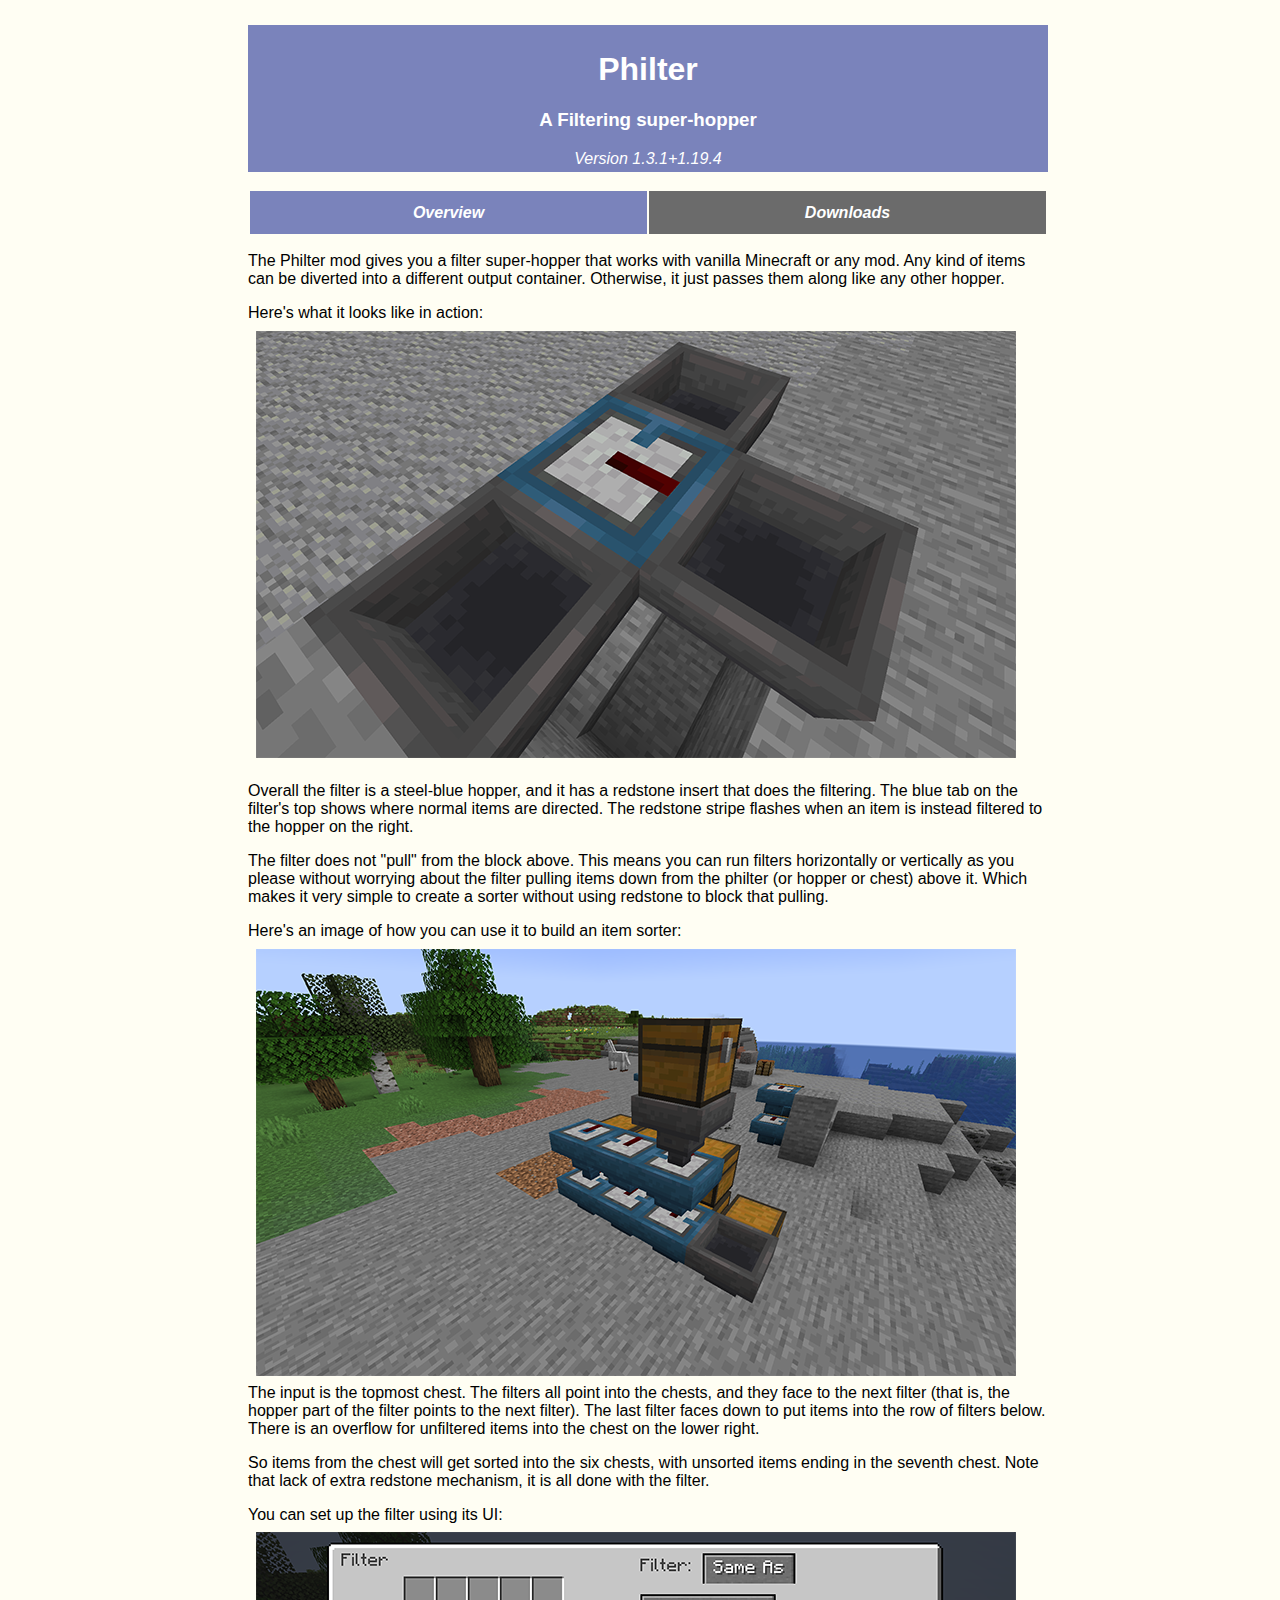
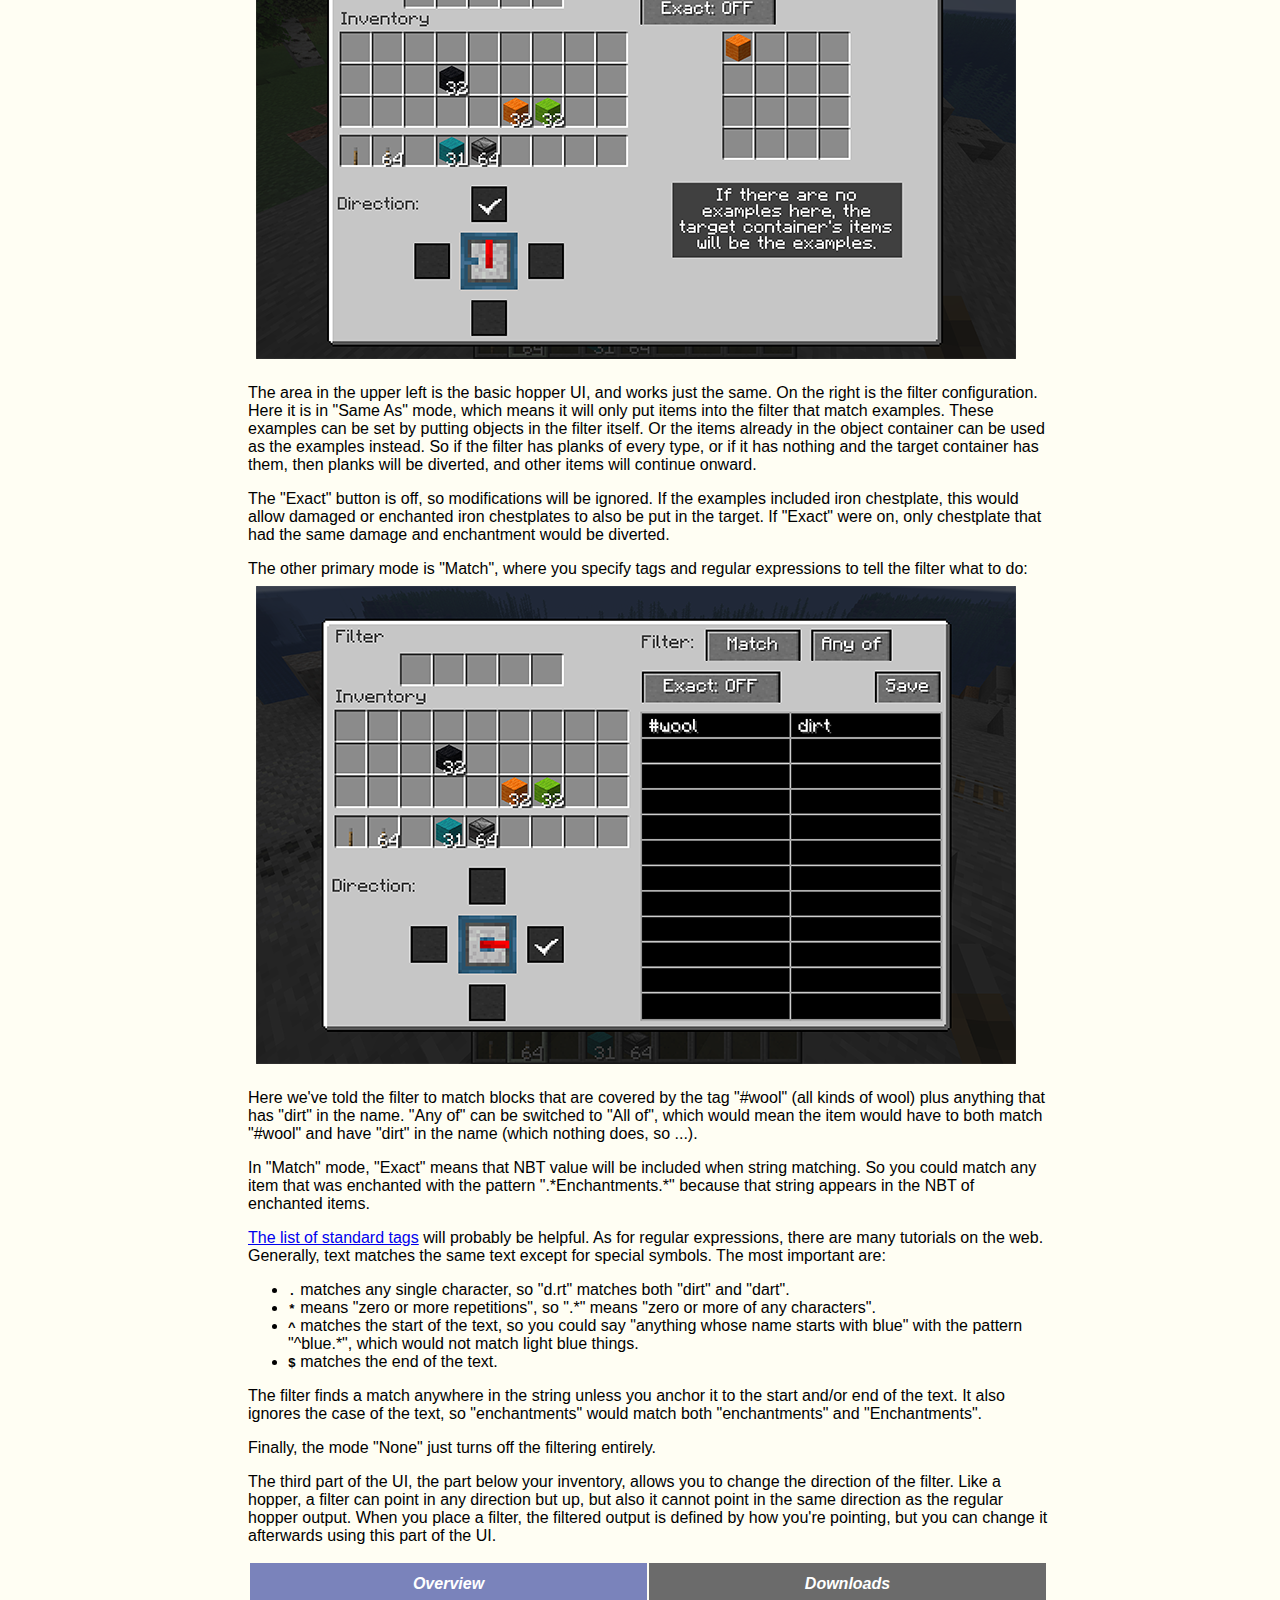
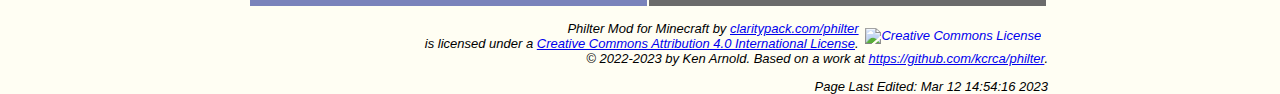
==== site/index.html @ eb6f7af9 "1.3.1+1.19.4" ====
<html lang="en">

<head>
    <meta charset="utf-8">
    <title>Philter filtering mod</title>
    <link rel="stylesheet" type="text/css" href="style.css">
    <meta name="description"
          content="Philter's filter gives you a super hopper that will filter certain items to a different place"/>
    <meta name="keywords" content="philter, filter">
    <meta name="keywords" content="minecraft, game, mod, fiber">
</head>

<!-- version: 1.3.1+1.19.4 -->

<body>
<div class="outer">

    <div class="heading">
        <h1>Philter</h1>
        <h3>A Filtering super-hopper</h3>
        <i>Version 1.3.1+1.19.4</i>
    </div>

    <div class="menu">
        <table summary="Site links">
            <tr>
                <td class="tablinks Overview" onclick="openTab(event, 'Overview')">Overview</td>
                <td class="tablinks Downloads" onclick="openTab(event, 'Downloads')">Downloads</td>
            </tr>
        </table>
    </div>

    <div id="Overview" class="tabcontent">
        <p>
            The Philter mod gives you a filter super-hopper that works with vanilla Minecraft or any mod.
            Any kind of items can be diverted into a different
            output container. Otherwise, it just passes them along like any other hopper.

        <p>
            Here's what it looks like in action:
            <img src="visual.png" alt="a filter in place">

        <p>
	    Overall the filter is a steel-blue hopper, and it has a redstone insert that does the filtering. The blue
	    tab on the filter's top shows where normal items are directed. The redstone stripe flashes when an item is
	    instead filtered to the hopper on the right.

        <p>
	    The filter does not "pull" from the block above. This means you can run filters horizontally or vertically
	    as you please without worrying about the filter pulling items down from the philter (or hopper or chest)
	    above it.  Which makes it very simple to create a sorter without using redstone to block that pulling.

        <p>
	    Here's an image of how you can use it to build an item sorter:

            <img src="sorter.png" alt="a filter in place">

	    The input is the topmost chest. The filters
	    all point into the chests, and they face to the next filter (that is, the hopper part of the filter points
	    to the next filter). The last filter faces down to put items into the row of filters below. There is an
	    overflow for unfiltered items into the chest on the lower right.

        <p>
	    So items from the chest will get sorted into the six chests, with unsorted items ending in the seventh chest.
	    Note that lack of extra redstone mechanism, it is all done with the filter.

	<p>


        <p>
            You can set up the filter using its UI:
            <img src="same_as.png" alt="filter UI in 'Only Same' mode">

        <p>
            The area in the upper left is the basic hopper UI, and works just the same. On the right is
            the filter
            configuration. Here it is in "Same As" mode, which means it will only put items into the
            filter that match examples. These examples can be set by putting objects in the filter itself.
            Or the items already in the object container can be used as the examples instead.
            So if the filter has planks of every type, or if it has nothing and the target container has them,
            then planks will be diverted, and other items will continue onward.

        <p>
            The "Exact" button is off, so modifications will be ignored. If the examples included iron
            chestplate, this would allow
            damaged or enchanted iron chestplates to also be put in the target. If "Exact" were on, only
            chestplate that had
            the same damage and enchantment would be diverted.

        <p>
            The other primary mode is "Match", where you specify tags and regular expressions to tell the
            filter what to do:
            <img src="matches_mode.png" alt="filter UI in 'Only Same' mode">

        <p>
            Here we've told the filter to match blocks that are covered by the tag "#wool" (all kinds of
            wool) plus anything
            that has "dirt" in the name. "Any of" can be switched to "All of", which would mean the item
            would have to both
            match "#wool" and have "dirt" in the name (which nothing does, so ...).

        <p>
            In "Match" mode, "Exact" means that NBT value will be included when string matching. So you
            could match any item
            that was enchanted with the pattern ".*Enchantments.*" because that string appears in the NBT
            of enchanted items.

        <p><a href="https://minecraft.fandom.com/wiki/Tag?so=search#Java_Edition_2">The list of standard
            tags</a> will probably be helpful.
            As for regular expressions, there are many tutorials on the web. Generally, text matches the
            same text except for special symbols.
            The most important are:
        <ul>
            <li><b><code>.</code></b> matches any single character, so "d.rt" matches both "dirt" and
                "dart".
            <li><b><code>*</code></b> means "zero or more repetitions", so ".*" means "zero or more of any
                characters".
            <li><b><code>^</code></b> matches the start of the text, so you could say "anything whose name
                starts with blue" with the pattern "^blue.*", which would not match light blue things.
            <li><b><code>$</code></b> matches the end of the text.
        </ul>

        The filter finds a match anywhere in the string unless you anchor it to the start and/or end of
        the text. It also ignores
        the case of the text, so "enchantments" would match both "enchantments" and "Enchantments".

        <p>
            Finally, the mode "None" just turns off the filtering entirely.

        <p>
            The third part of the UI, the part below your inventory, allows you to change the direction of
            the filter. Like
            a hopper, a filter can point in any direction but up, but also it cannot point in the same
            direction as the regular
            hopper output. When you place a filter, the filtered output is defined by how you're pointing,
            but you can change
            it afterwards using this part of the UI.

    </div>

    <div id="Downloads" class="tabcontent">
        <p>
        <div class="menu">
            <table class="downloads" summary="downloads">
                <tr>
                    <td onclick="window.location='philter-1.3.1+1.19.4.jar'">
                        <div>
                            <img src="logo_128.png" alt="philter"/> Download Philter
                        </div>
                    </td>
                </tr>
            </table>
        </div>
    </div>

    <div class="menu">
        <table summary="Site links">
            <tr>
                <td class="tablinks Overview" onclick="openTab(event, 'Overview')">Overview</td>
                <td class="tablinks Downloads" onclick="openTab(event, 'Downloads')">Downloads</td>
            </tr>
        </table>
    </div>

    <!--CopyrightBegin -->
<p class="license"><a rel="license" href="http://creativecommons.org/licenses/by/4.0/">
    <img align="right"
         alt="Creative Commons License"
         style="border-width:0"
         src="https://i.creativecommons.org/l/by/4.0/88x31.png"/></a>
    <span
        property="dct:title">Philter Mod for Minecraft</span> by <a
        href="claritypack.com/philter" property="cc:attributionName"
        rel="cc:attributionURL">claritypack.com/philter</a>
    <br>is licensed under a <a rel="license"
                               href="http://creativecommons.org/licenses/by/4.0/">Creative
        Commons Attribution 4.0 International License</a>.
    <br>© 2022-2023 by Ken Arnold. Based on a work at <a
        href="https://github.com/kcrca/philter" rel="dct:source">https://github.com/kcrca/philter</a>.
        <!--CopyrightEnd-->
    <p class="timestamp">Page Last Edited: Mar 12 14:54:16 2023

</div>

<script>

function openTab(evt, tabName) {
    var i, tabcontent, tablinks;
    tabcontent = document.getElementsByClassName("tabcontent");
    for (i = 0; i < tabcontent.length; i++) {
        tabcontent[i].style.display = "none";
    }
    tablinks = document.getElementsByClassName("tablinks");
    for (i = 0; i < tablinks.length; i++) {
        tablinks[i].className = tablinks[i].className.replace(" active", "");
    }

    document.getElementById(tabName).style.display = "block";
    activeButtons = document.getElementsByClassName(tabName);
    for (i = 0; i < activeButtons.length; i++) {
        activeButtons[i].className += " active";
    }
}

tab_name = location.hash.substring(1);
if (!tab_name) {
    tab_name = "Overview";
}

document.addEventListener("DOMContentLoaded", function(event) { 
    openTab(null, tab_name);
});

</script>
</body>

</html>
---- site/style.css ----
html, body {
  width: 100%;
  height: 100%;
  margin: 0.5em;
}
body {
  background-color: rgb(255, 254, 243);
  font-family: sans-serif;
  margin: auto;
}
h1, h2, h3 {
    text-align: center;
}
.outer {
    width: 50em;
    margin: auto;
}
img {
    margin: 1ex;
}
.example {
    width: auto;
    margin: 4ex 0 0 0;
}
.example img {
    margin: 1ex 0;
}

figcaption {
    background-color: rgb(41,41,41);
    color: white;
    padding: 0.5ex 1em;
}

.heading {
    text-align: center;
    background-color: rgb(122, 131, 187);
    color: white;
    margin: 2ex 0;
    padding: 0.5ex 3em;
}

.menu table {
    width: 100%;
    table-layout: fixed;
}

.menu td {
    padding: 1.5ex;
    background-color: rgb(107, 107, 107);
    text-align: center;
    vertical-align: middle;
    font-style: italic;
    font-weight: bold;
    color: white;
}

.menu td:hover, .menu td.active {
    background-color: rgb(122, 131, 187);
}

.menu td:hover {
    cursor: pointer;
}

.tabcontent {
    display: none;
}

.downloads td {
    text-align: left;
}

.downloads div {
    display: flex;
    align-items:center;
}

.downloads img {
    vertical-align: middle;
    float: left;
}

.timestamp, .license {
    text-align: right;
    font-style: italic;
    font-size: small;
}

.paintings img {
    border: 1px solid rgb(169,169,169);
}
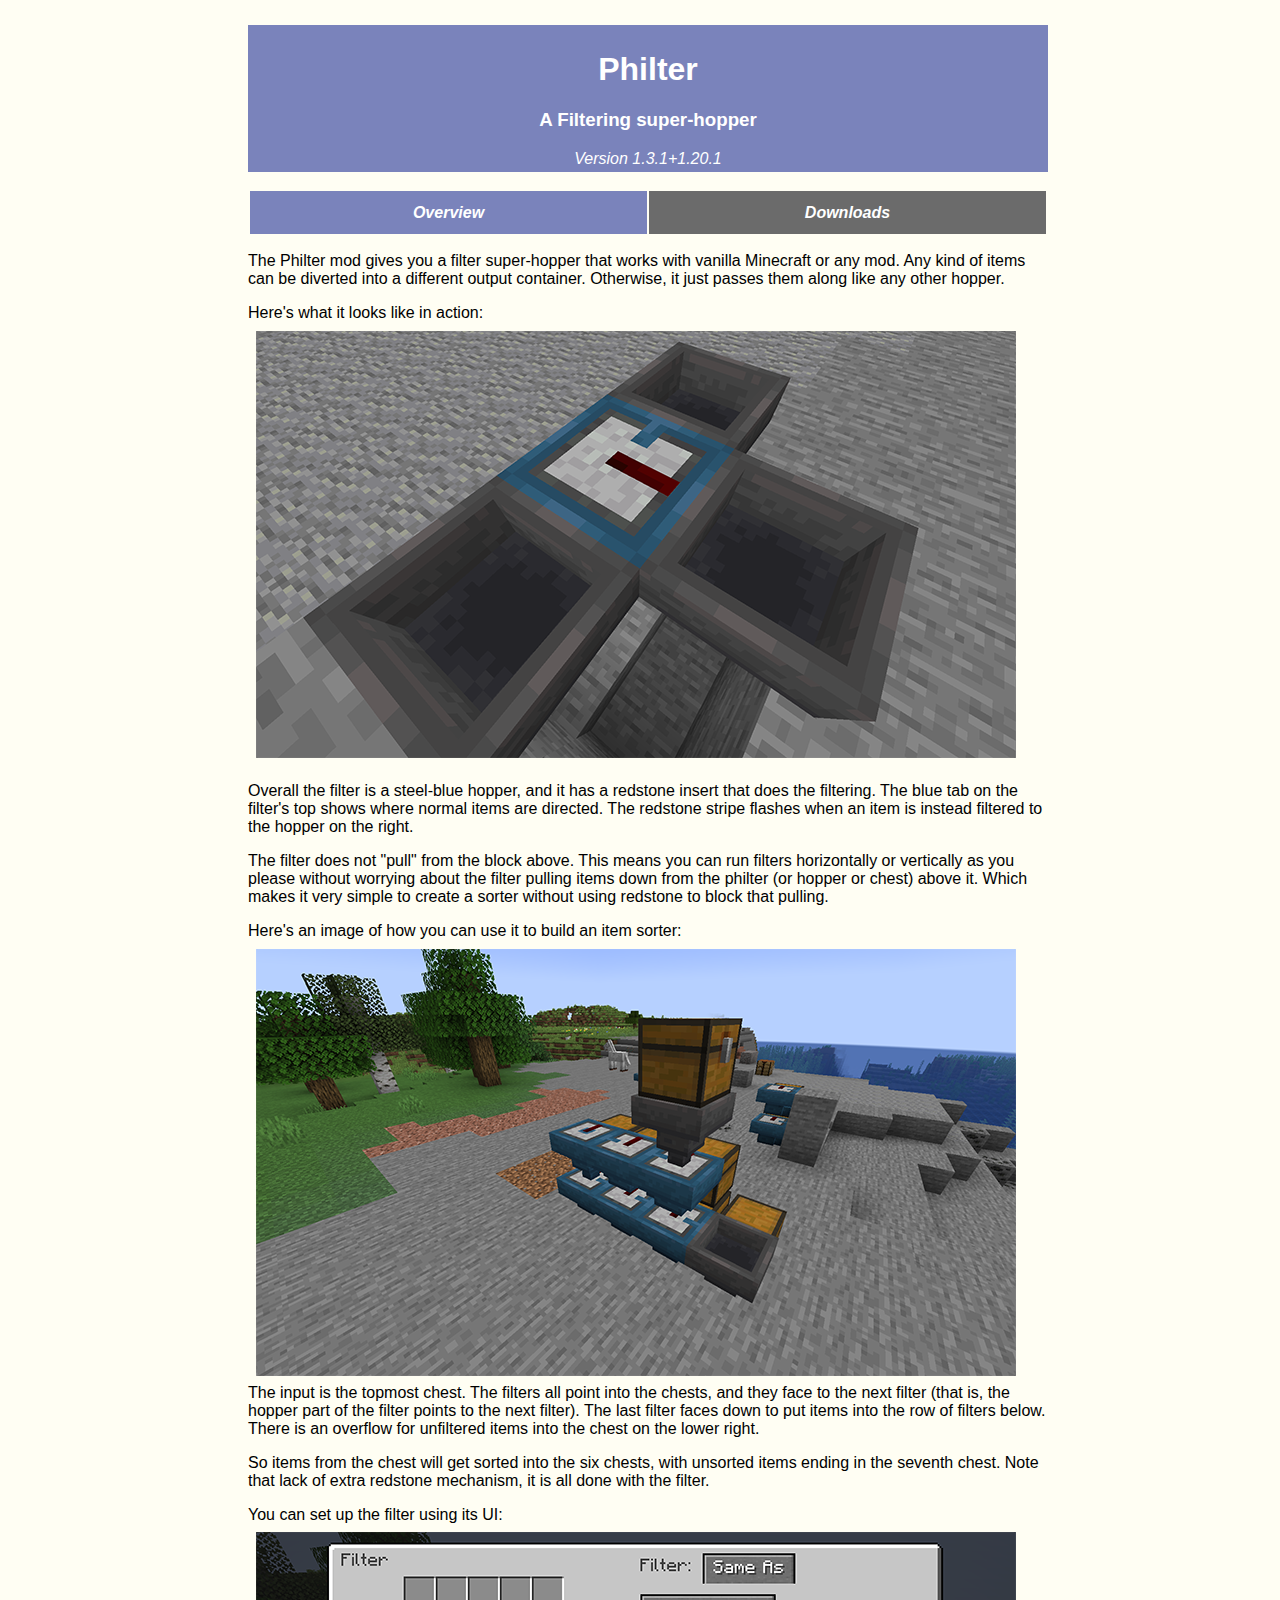
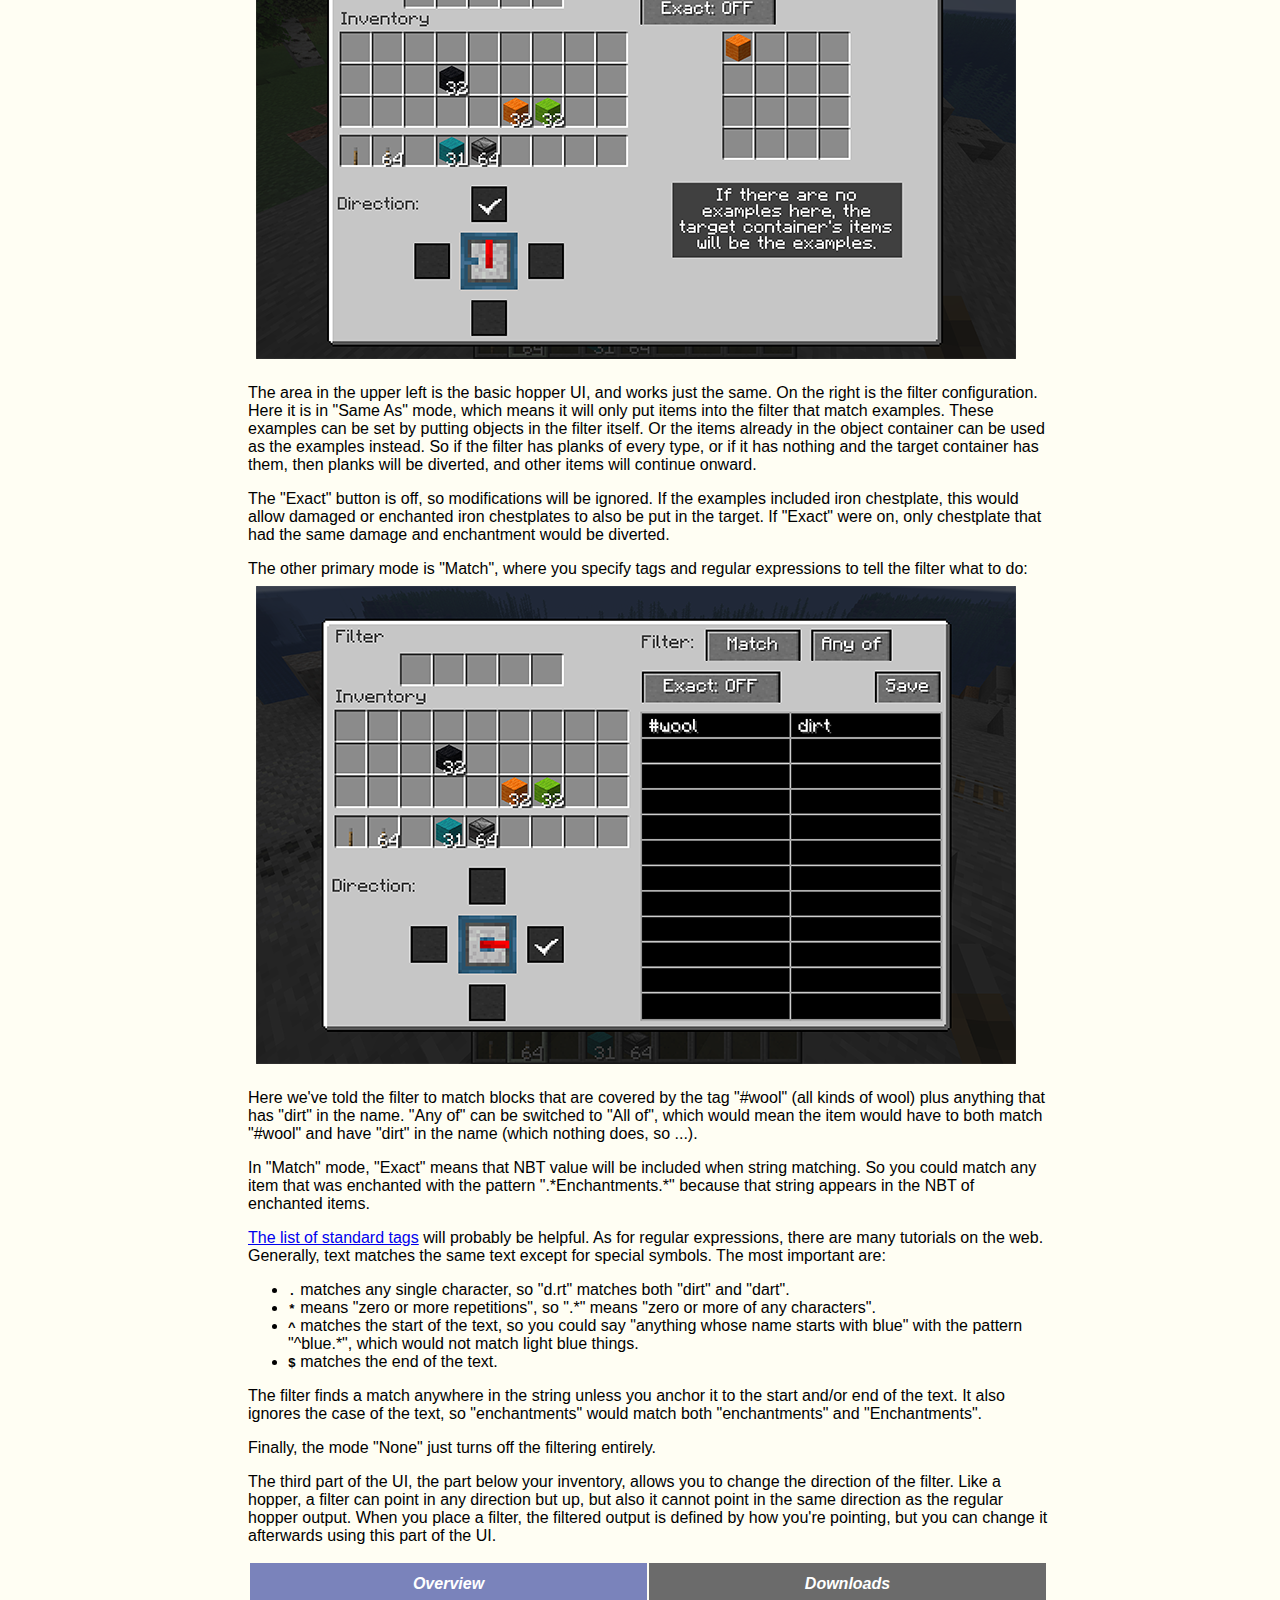
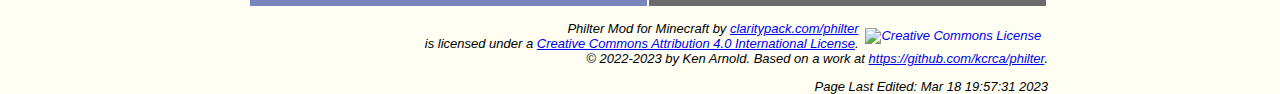
==== commit 0d6e167a: "update index.html" ====
--- a/site/index.html
+++ b/site/index.html
@@ -10,7 +10,7 @@
     <meta name="keywords" content="minecraft, game, mod, fiber">
 </head>
 
-<!-- version: 1.3.1+1.19.4 -->
+<!-- version: 1.3.1+1.20.1 -->
 
 <body>
 <div class="outer">
@@ -18,7 +18,7 @@
     <div class="heading">
         <h1>Philter</h1>
         <h3>A Filtering super-hopper</h3>
-        <i>Version 1.3.1+1.19.4</i>
+        <i>Version 1.3.1+1.20.1</i>
     </div>
 
     <div class="menu">
@@ -143,9 +143,16 @@
         <div class="menu">
             <table class="downloads" summary="downloads">
                 <tr>
-                    <td onclick="window.location='philter-1.3.1+1.19.4.jar'">
+                    <td onclick="window.location='philter-1.3.1+1.20.1.jar'">
                         <div>
-                            <img src="logo_128.png" alt="philter"/> Download Philter
+                            <img src="logo_128.png" alt="philter"/> Download Philter 1.3.1 (1.19.4)
+                        </div>
+                    </td>
+                </tr>
+                <tr>
+                    <td onclick="window.location='philter-1.3.1'">
+                        <div>
+                            <img src="logo_128.png" alt="philter"/> Download Philter 1.3.1 (1.19.3)
                         </div>
                     </td>
                 </tr>
@@ -178,7 +185,7 @@
     <br>© 2022-2023 by Ken Arnold. Based on a work at <a
         href="https://github.com/kcrca/philter" rel="dct:source">https://github.com/kcrca/philter</a>.
         <!--CopyrightEnd-->
-    <p class="timestamp">Page Last Edited: Mar 12 14:54:16 2023
+    <p class="timestamp">Page Last Edited: Mar 18 19:57:31 2023
 
 </div>
 
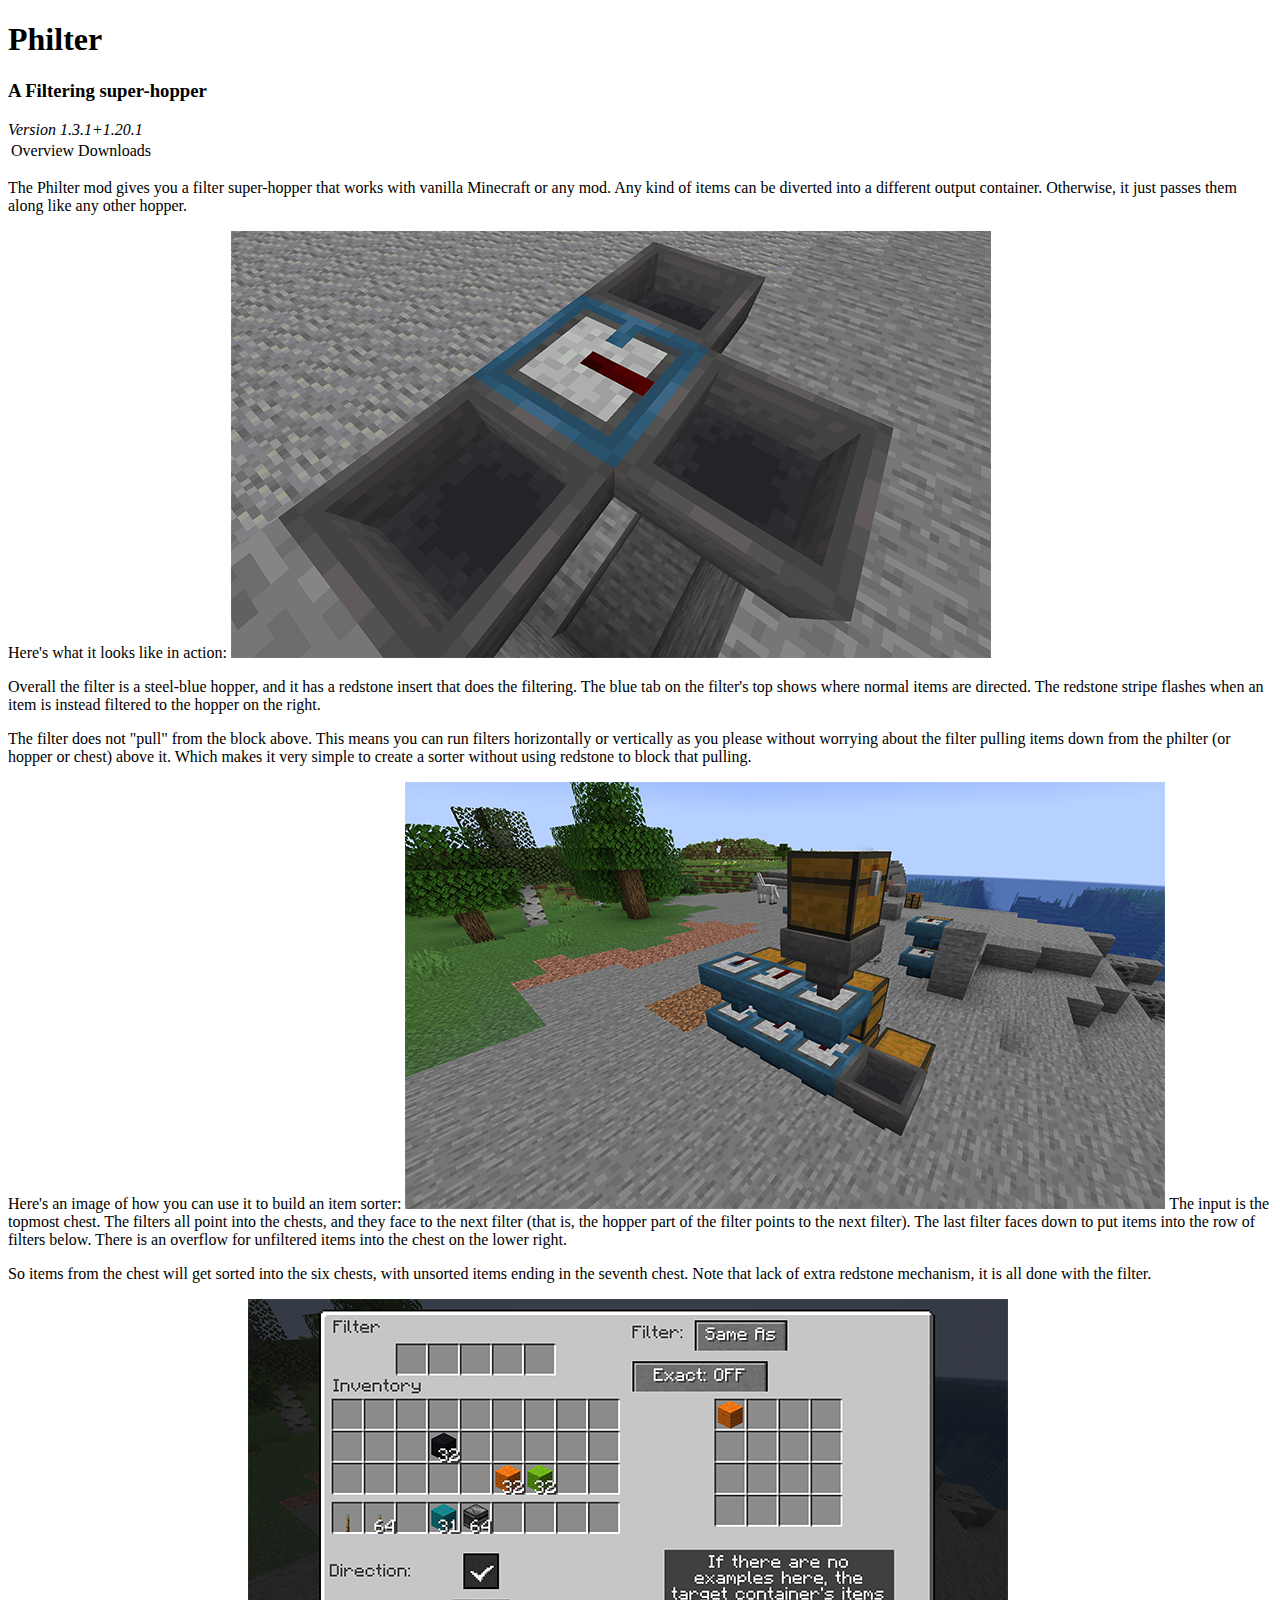
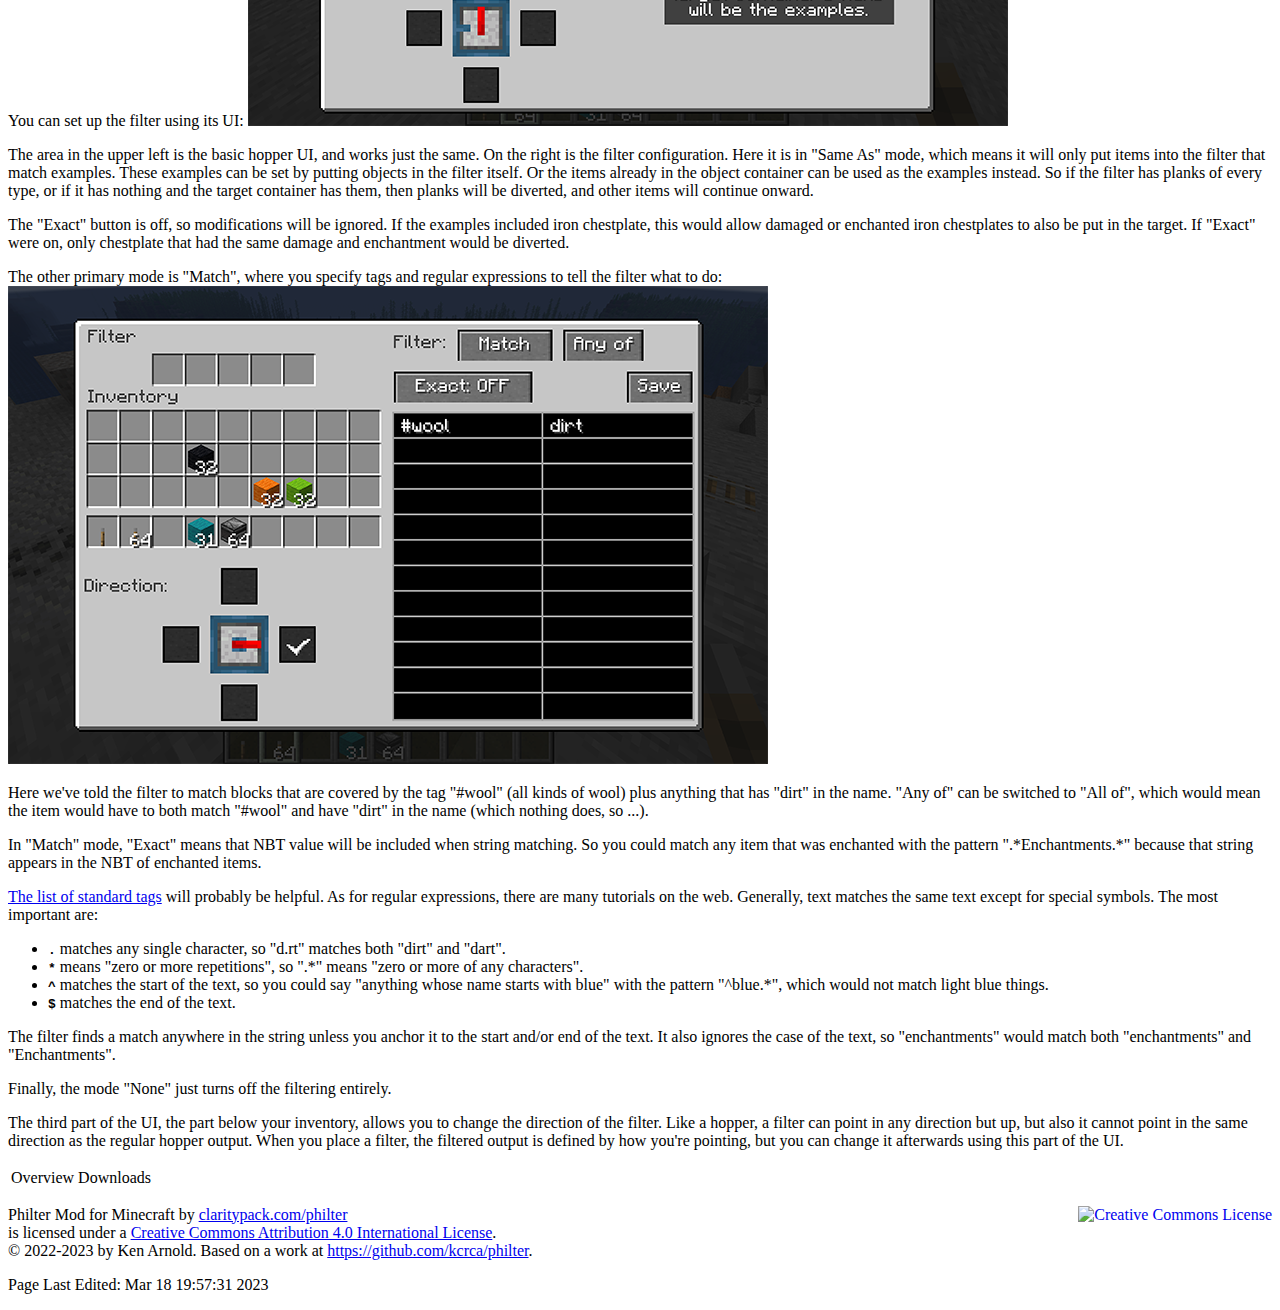
==== commit dda8f4a1: "many html fixes" ====
--- a/site/index.html
+++ b/site/index.html
@@ -1,9 +1,10 @@
+<!DOCTYPE html>
 <html lang="en">
 
 <head>
     <meta charset="utf-8">
     <title>Philter filtering mod</title>
-    <link rel="stylesheet" type="text/css" href="style.css">
+    <link rel="stylesheet" type="text/css" href="../style.css">
     <meta name="description"
           content="Philter's filter gives you a super hopper that will filter certain items to a different place"/>
     <meta name="keywords" content="philter, filter">
@@ -22,7 +23,7 @@
     </div>
 
     <div class="menu">
-        <table summary="Site links">
+        <table role="presentation">
             <tr>
                 <td class="tablinks Overview" onclick="openTab(event, 'Overview')">Overview</td>
                 <td class="tablinks Downloads" onclick="openTab(event, 'Downloads')">Downloads</td>
@@ -141,7 +142,7 @@
     <div id="Downloads" class="tabcontent">
         <p>
         <div class="menu">
-            <table class="downloads" summary="downloads">
+            <table class="downloads" role="presentation">
                 <tr>
                     <td onclick="window.location='philter-1.3.1+1.20.1.jar'">
                         <div>
@@ -161,7 +162,7 @@
     </div>
 
     <div class="menu">
-        <table summary="Site links">
+        <table role="presentation">
             <tr>
                 <td class="tablinks Overview" onclick="openTab(event, 'Overview')">Overview</td>
                 <td class="tablinks Downloads" onclick="openTab(event, 'Downloads')">Downloads</td>
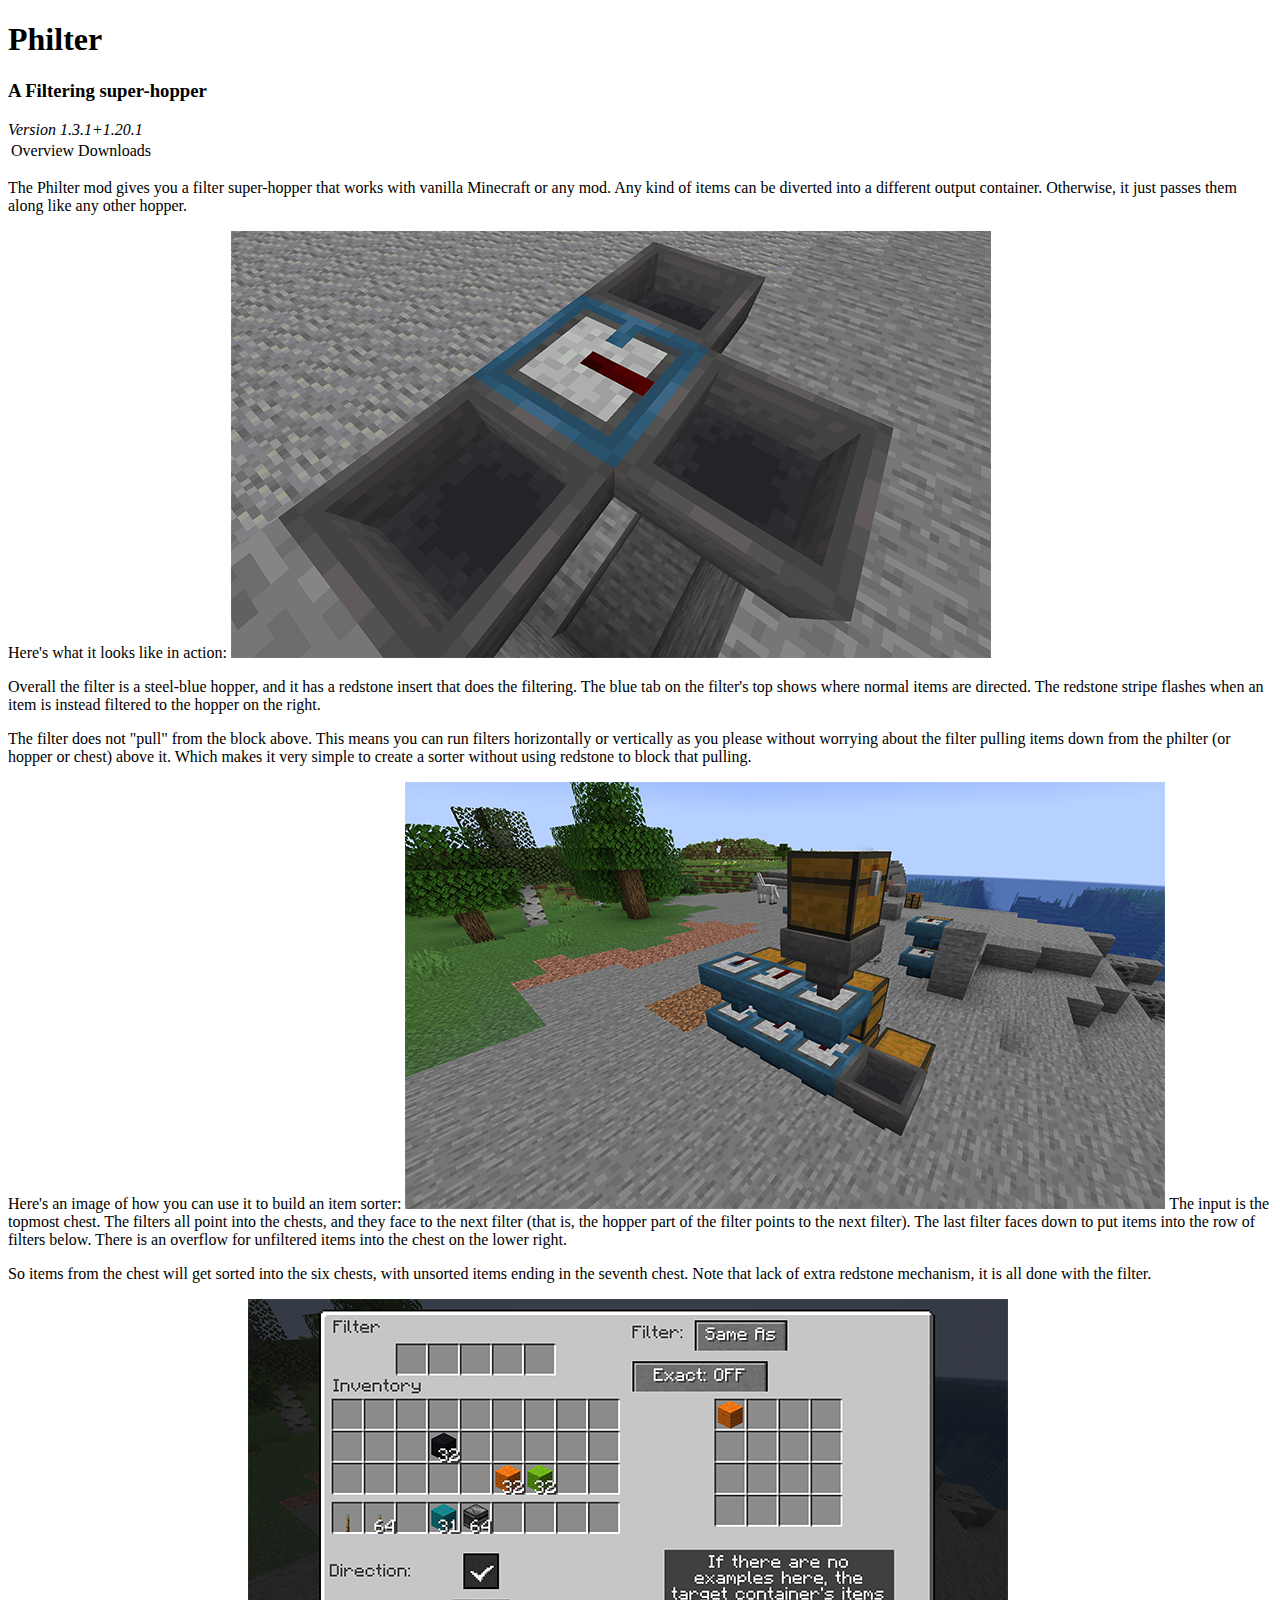
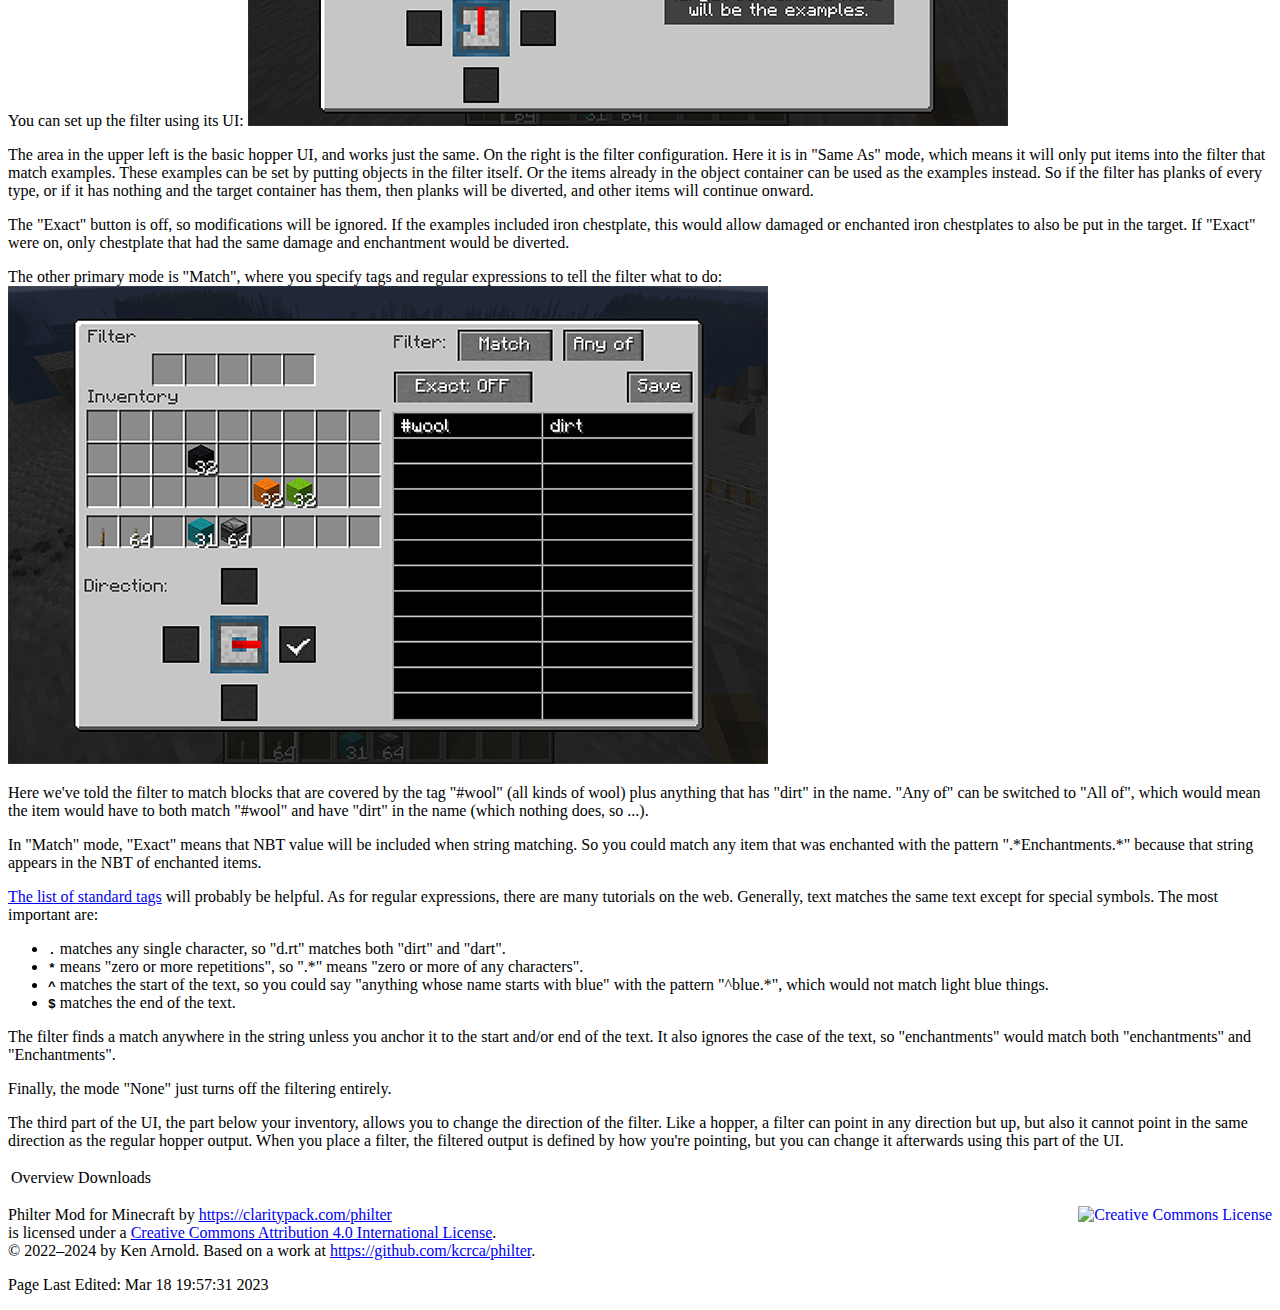
==== commit b0a05ba5: "update the license" ====
--- a/site/index.html
+++ b/site/index.html
@@ -179,15 +179,14 @@
     <span
         property="dct:title">Philter Mod for Minecraft</span> by <a
         href="claritypack.com/philter" property="cc:attributionName"
-        rel="cc:attributionURL">claritypack.com/philter</a>
+        rel="cc:attributionURL">https://claritypack.com/philter</a>
     <br>is licensed under a <a rel="license"
                                href="http://creativecommons.org/licenses/by/4.0/">Creative
         Commons Attribution 4.0 International License</a>.
-    <br>© 2022-2023 by Ken Arnold. Based on a work at <a
+    <br>© 2022&ndash;2024 by Ken Arnold. Based on a work at <a
         href="https://github.com/kcrca/philter" rel="dct:source">https://github.com/kcrca/philter</a>.
         <!--CopyrightEnd-->
     <p class="timestamp">Page Last Edited: Mar 18 19:57:31 2023
-
 </div>
 
 <script>
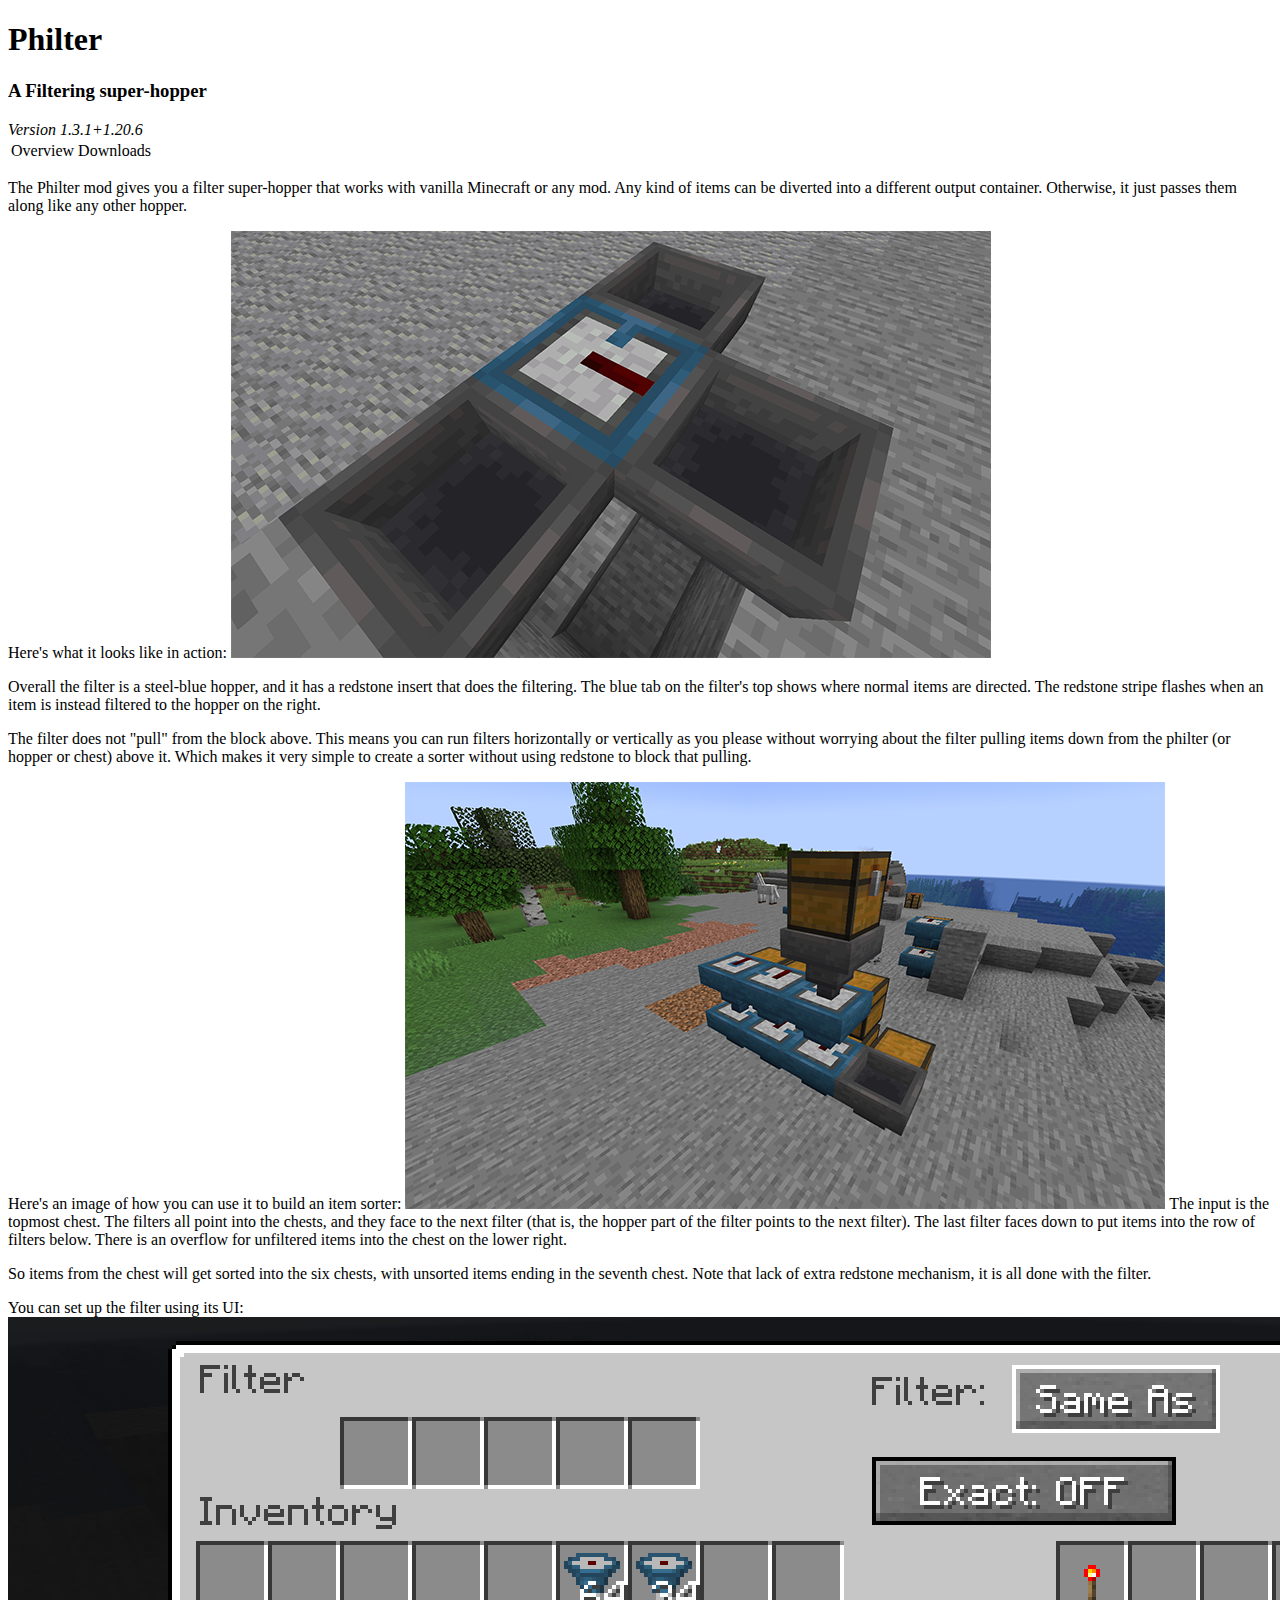
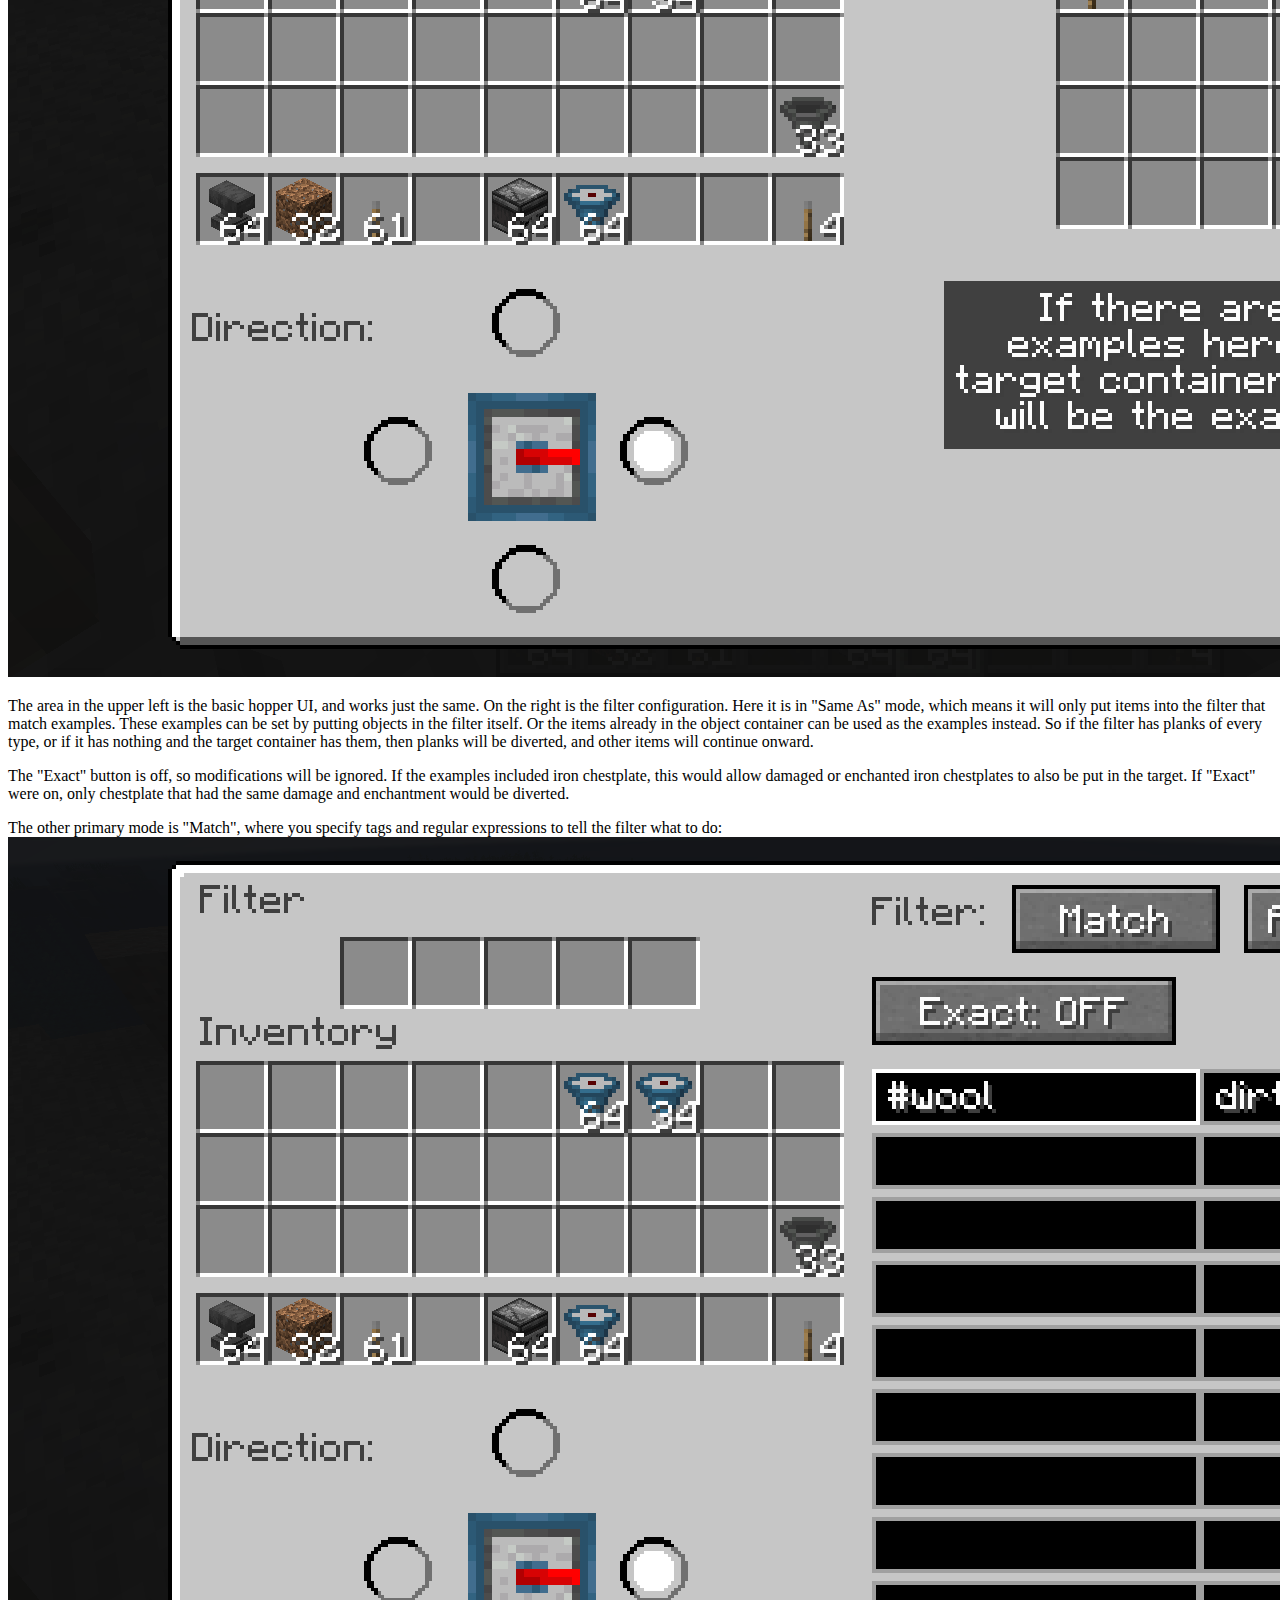
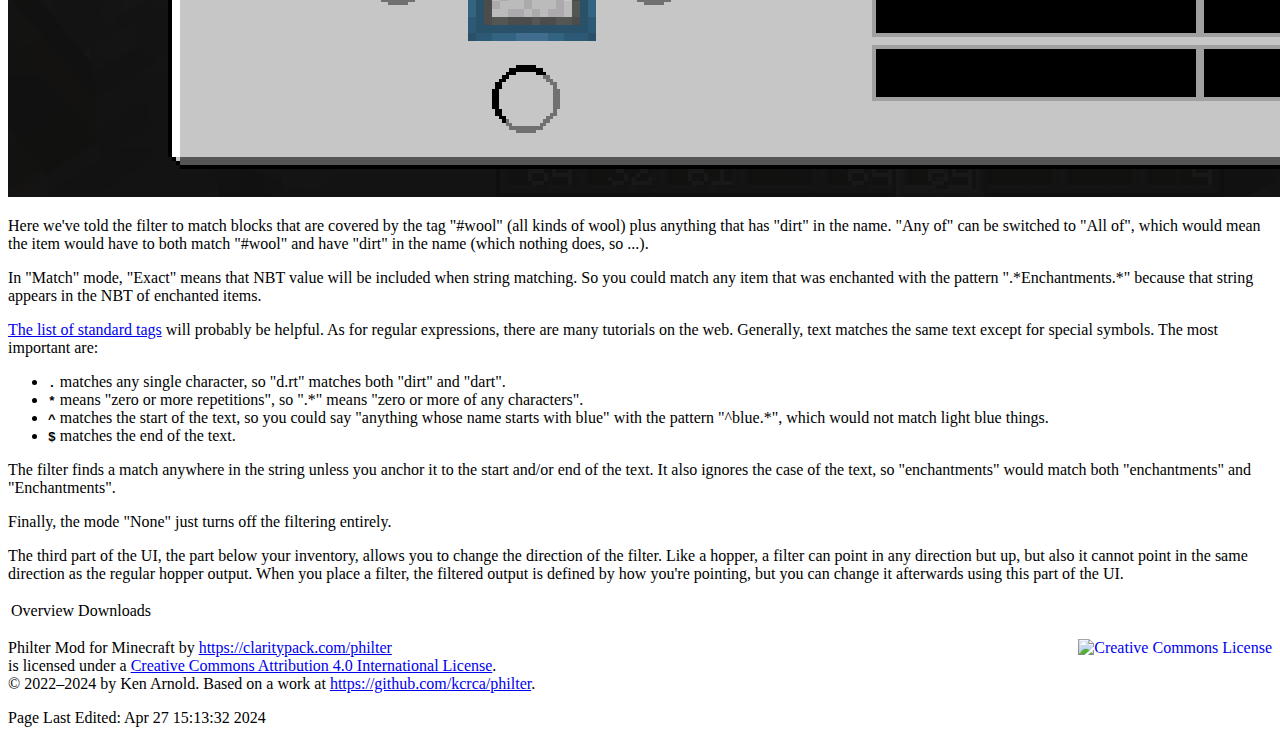
==== commit f9042b32: "update to 1.20.6" ====
--- a/site/index.html
+++ b/site/index.html
@@ -11,7 +11,7 @@
     <meta name="keywords" content="minecraft, game, mod, fiber">
 </head>
 
-<!-- version: 1.3.1+1.20.1 -->
+<!-- version: 1.3.1+1.20.6 -->
 
 <body>
 <div class="outer">
@@ -19,7 +19,7 @@
     <div class="heading">
         <h1>Philter</h1>
         <h3>A Filtering super-hopper</h3>
-        <i>Version 1.3.1+1.20.1</i>
+        <i>Version 1.3.1+1.20.6</i>
     </div>
 
     <div class="menu">
@@ -144,7 +144,7 @@
         <div class="menu">
             <table class="downloads" role="presentation">
                 <tr>
-                    <td onclick="window.location='philter-1.3.1+1.20.1.jar'">
+                    <td onclick="window.location='philter-1.3.1+1.20.6.jar'">
                         <div>
                             <img src="logo_128.png" alt="philter"/> Download Philter 1.3.1 (1.19.4)
                         </div>
@@ -186,7 +186,7 @@
     <br>© 2022&ndash;2024 by Ken Arnold. Based on a work at <a
         href="https://github.com/kcrca/philter" rel="dct:source">https://github.com/kcrca/philter</a>.
         <!--CopyrightEnd-->
-    <p class="timestamp">Page Last Edited: Mar 18 19:57:31 2023
+    <p class="timestamp">Page Last Edited: Apr 27 15:13:32 2024
 </div>
 
 <script>
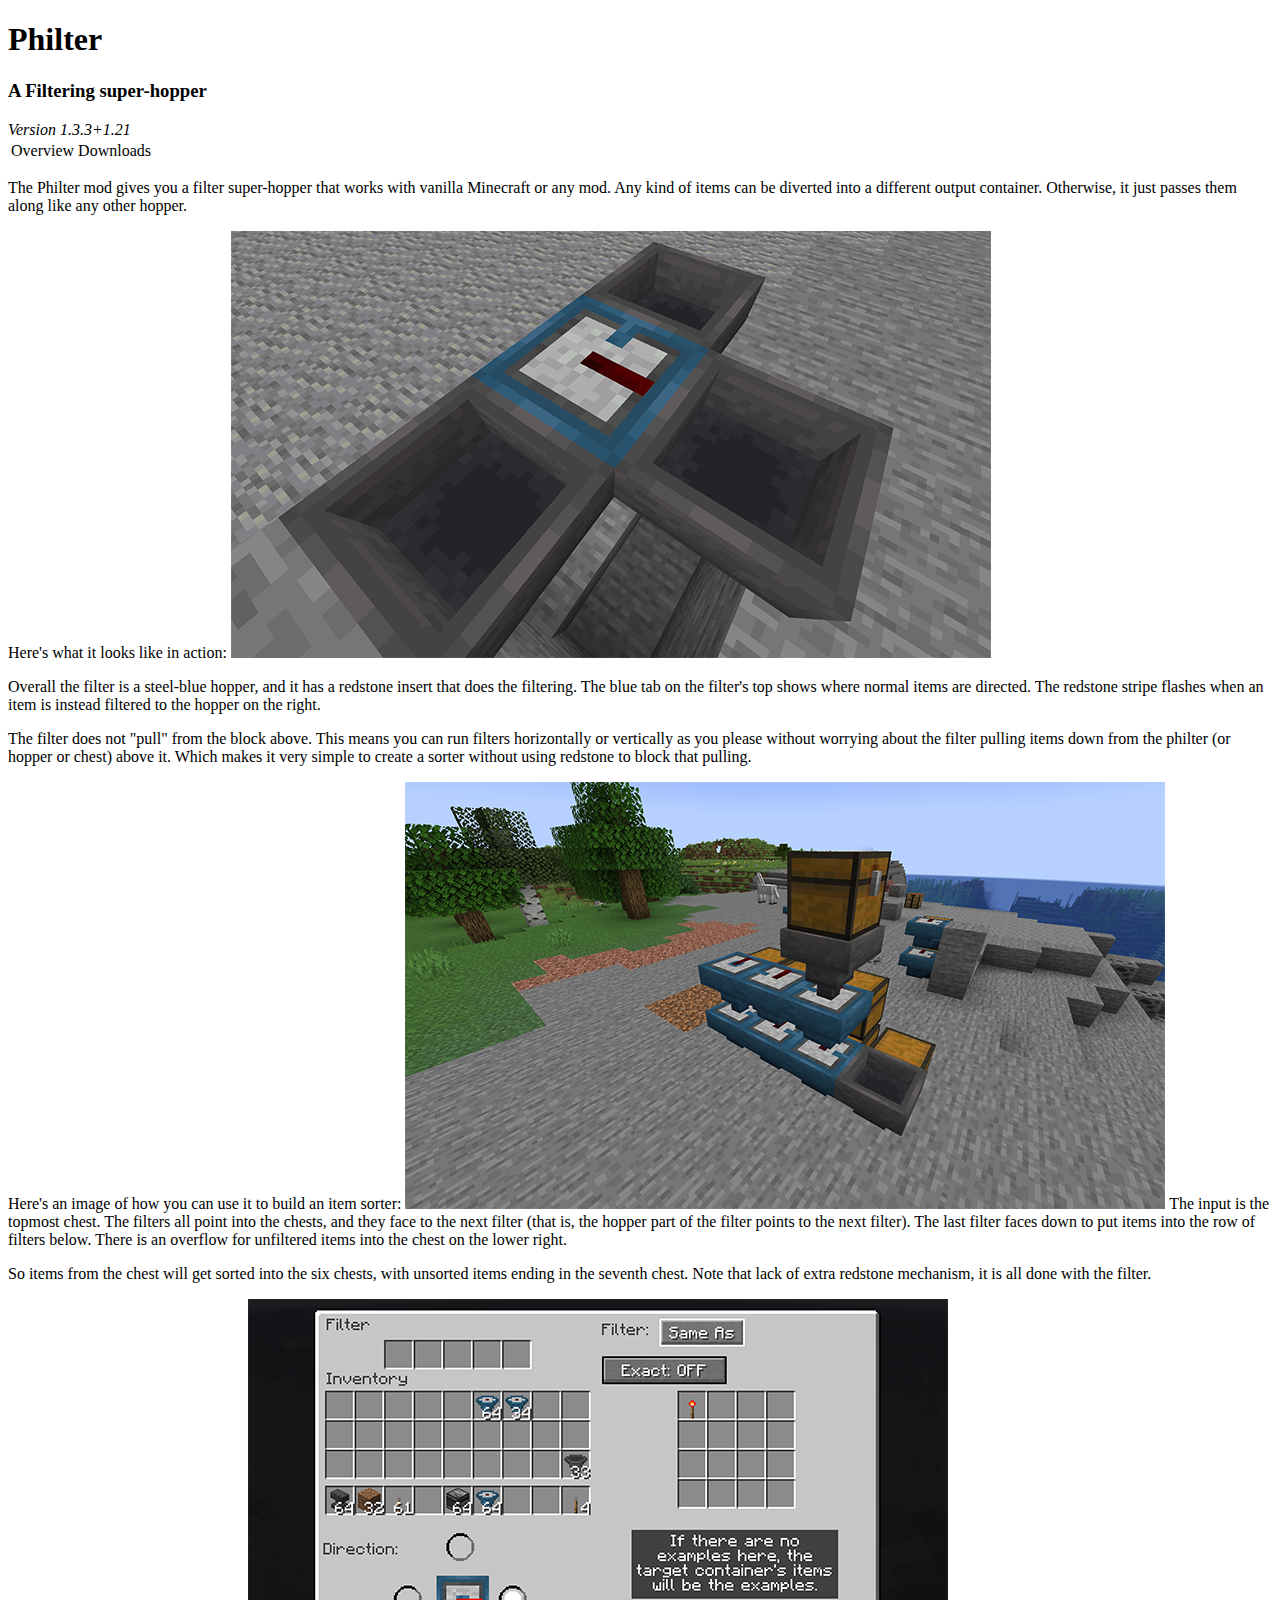
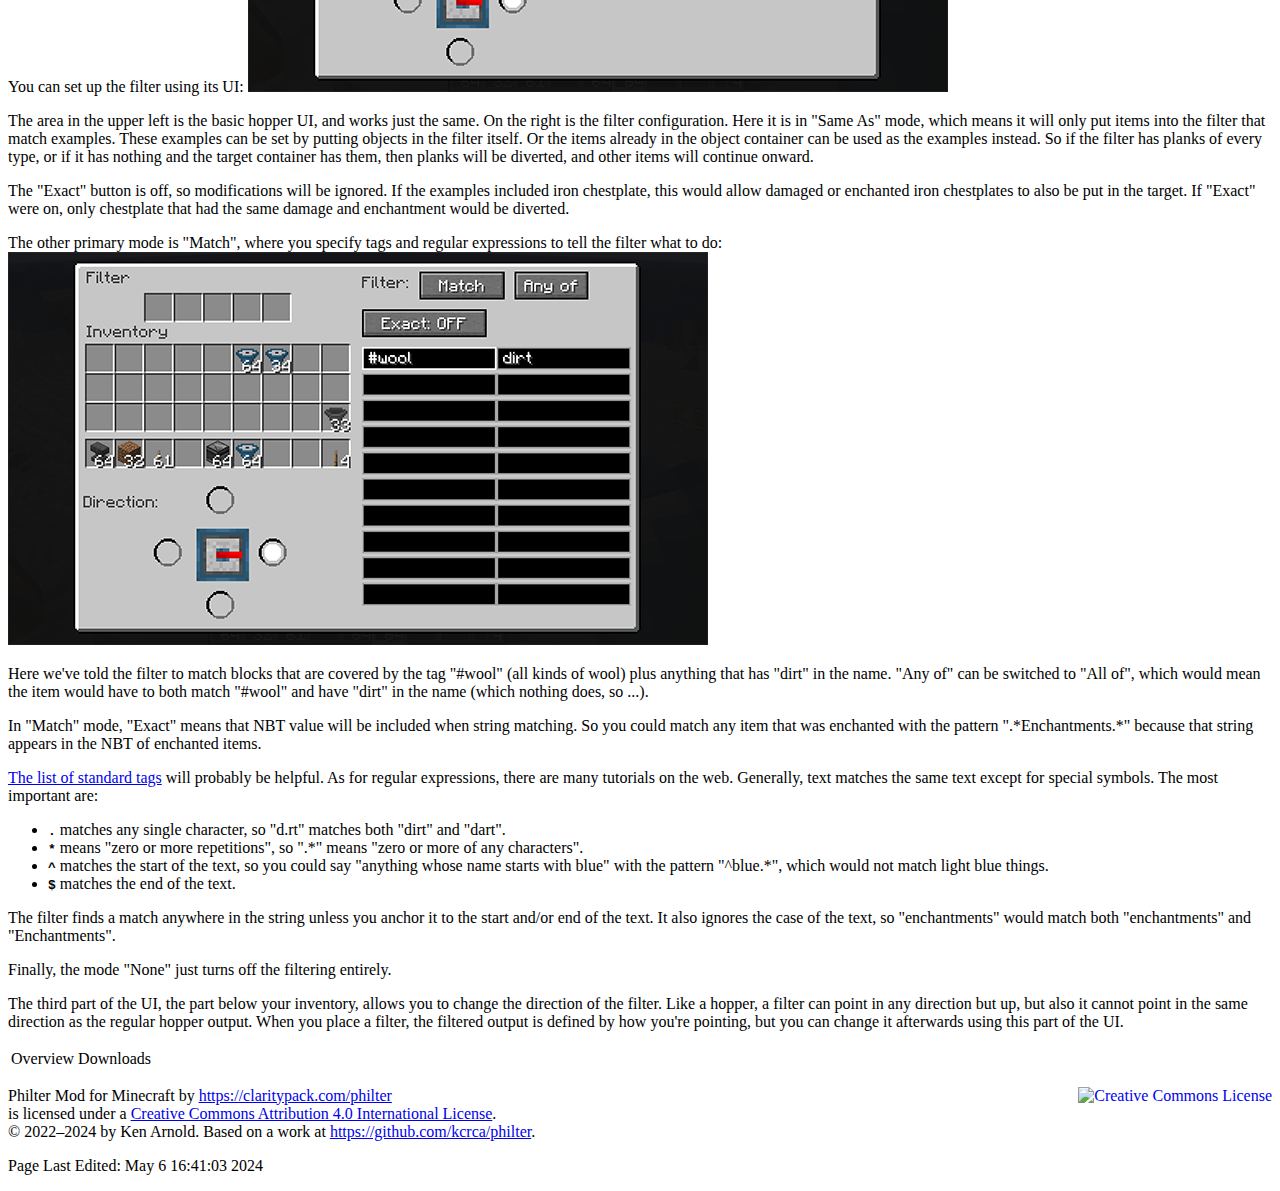
==== commit b9b45d50: "update index to 1.3.3+1.21" ====
--- a/site/index.html
+++ b/site/index.html
@@ -11,7 +11,7 @@
     <meta name="keywords" content="minecraft, game, mod, fiber">
 </head>
 
-<!-- version: 1.3.1+1.20.6 -->
+<!-- version: 1.3.3+1.21 -->
 
 <body>
 <div class="outer">
@@ -19,7 +19,7 @@
     <div class="heading">
         <h1>Philter</h1>
         <h3>A Filtering super-hopper</h3>
-        <i>Version 1.3.1+1.20.6</i>
+        <i>Version 1.3.3+1.21</i>
     </div>
 
     <div class="menu">
@@ -144,7 +144,7 @@
         <div class="menu">
             <table class="downloads" role="presentation">
                 <tr>
-                    <td onclick="window.location='philter-1.3.1+1.20.6.jar'">
+                    <td onclick="window.location='philter-1.3.3+1.21.jar'">
                         <div>
                             <img src="logo_128.png" alt="philter"/> Download Philter 1.3.1 (1.19.4)
                         </div>
@@ -186,7 +186,7 @@
     <br>© 2022&ndash;2024 by Ken Arnold. Based on a work at <a
         href="https://github.com/kcrca/philter" rel="dct:source">https://github.com/kcrca/philter</a>.
         <!--CopyrightEnd-->
-    <p class="timestamp">Page Last Edited: Apr 27 15:13:32 2024
+    <p class="timestamp">Page Last Edited: May  6 16:41:03 2024
 </div>
 
 <script>
--- a/style.css
+++ b/style.css
@@ -0,0 +1 @@
+/Users/arnold/clarity/site/style.css